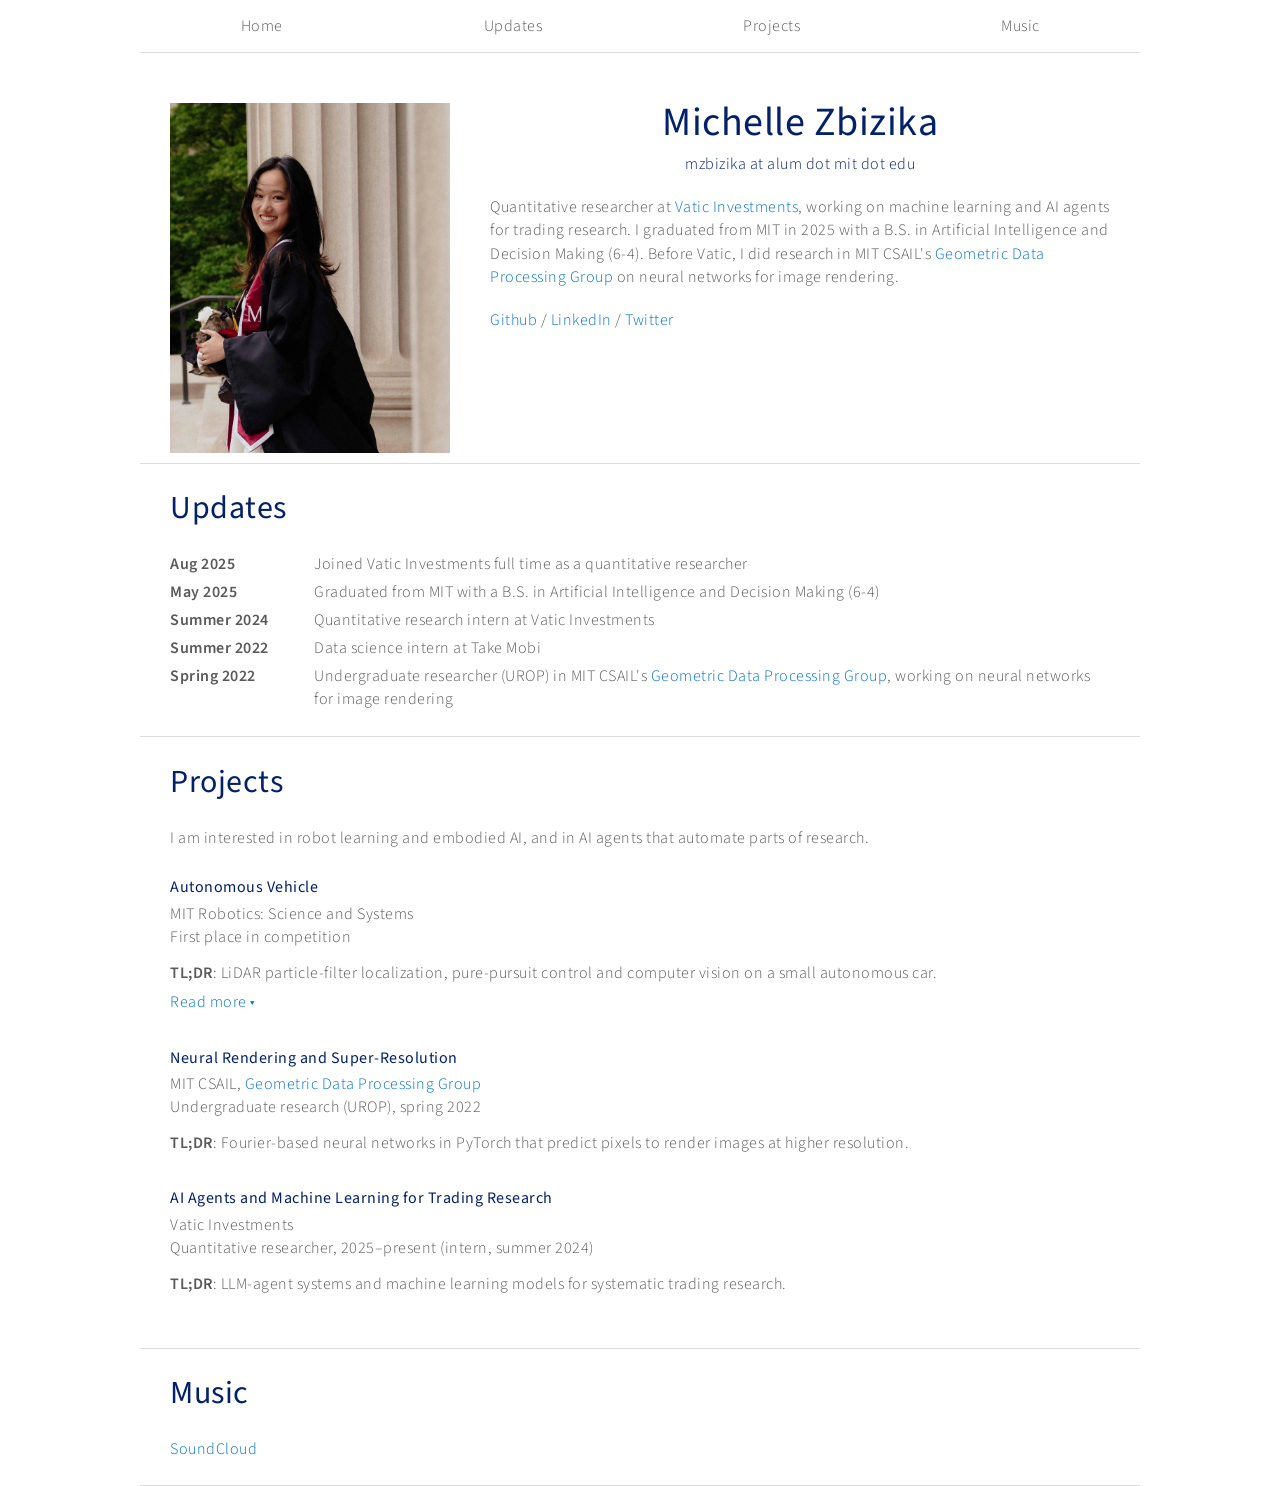
==== index.html @ 6d5c743f "Reword autonomous vehicle award line Co-Authored-By: Claude Opus 5.5 <noreply@anthropic.com> Claude-" ====
<!DOCTYPE html>
<html lang="en">

<head>
    <meta charset="UTF-8" />
    <meta name="viewport" content="width=device-width, initial-scale=1" />
    <title>Michelle Zbizika</title>
    <meta name="description" content="Michelle Zbizika: quantitative researcher at Vatic Investments, MIT class of 2025. Machine learning, AI agents and robot learning." />
    <meta property="og:title" content="Michelle Zbizika" />
    <meta property="og:description" content="Quantitative researcher at Vatic Investments. MIT class of 2025. Machine learning, AI agents and robot learning." />
    <meta property="og:type" content="website" />
    <link rel="preconnect" href="https://fonts.googleapis.com" />
    <link rel="preconnect" href="https://fonts.gstatic.com" crossorigin />
    <link href="https://fonts.googleapis.com/css2?family=Source+Sans+Pro:wght@300;400;600&display=swap" rel="stylesheet" media="print" onload="this.media='all'" />
    <link rel="stylesheet" type="text/css" href="assets/css/style.css" />
    <link rel="icon" type="image/svg+xml" href="assets/images/favicon.svg" />
</head>

<body>
    <div id="page">
        <header id="header">
            <a href="#profile">Home</a>
            <a href="#updates">Updates</a>
            <a href="#research">Projects</a>
            <a href="#music">Music</a>
        </header>

        <div id="profile">
            <!-- Photo: upload figs/profile.jpg and it shows up here -->
            <div id="profile-pic">
                <img src="figs/profile.jpg" alt="Michelle Zbizika" onerror="this.parentNode.remove()" />
            </div>
            <div id="profile-intro">
                <div id="profile-name">Michelle Zbizika</div>
                <div id="profile-email">mzbizika at alum dot mit dot edu</div>
                <p>
                    Quantitative researcher at <a href="https://www.vaticinvestments.com/">Vatic Investments</a>, working on machine learning and AI agents for trading research.
                    I graduated from MIT in 2025 with a B.S. in Artificial Intelligence and Decision Making (6-4). Before Vatic, I did research in MIT CSAIL's
                    <a href="https://groups.csail.mit.edu/gdpgroup/team.html">Geometric Data Processing Group</a> on neural networks for image rendering.
                </p>
                <div>
                    <!-- Resume: upload cv/michelle_resume.pdf, then remove the comment markers around the next line -->
                    <!-- <a href="cv/michelle_resume.pdf">Resume</a> / -->
                    <a href="https://github.com/michelle-zbi">Github</a>
                    /
                    <a href="https://www.linkedin.com/in/michellezbi">LinkedIn</a>
                    /
                    <a href="https://x.com/zbizika">Twitter</a>
                </div>
            </div>
            <div style="clear: both;"></div>
        </div>

        <div class="section" id="updates">
            <h1>Updates</h1>
            <ul class="updates">
                <li><b>Aug 2025</b><span>Joined Vatic Investments full time as a quantitative researcher</span></li>
                <li><b>May 2025</b><span>Graduated from MIT with a B.S. in Artificial Intelligence and Decision Making (6-4)</span></li>
                <li><b>Summer 2024</b><span>Quantitative research intern at Vatic Investments</span></li>
                <li><b>Summer 2022</b><span>Data science intern at Take Mobi</span></li>
                <li><b>Spring 2022</b><span>Undergraduate researcher (UROP) in MIT CSAIL's <a href="https://groups.csail.mit.edu/gdpgroup/team.html">Geometric Data Processing Group</a>, working on neural networks for image rendering</span></li>
            </ul>
        </div>
        <div class="divider"></div>

        <div class="section" id="research">
            <h1>Projects</h1>
            <p>I am interested in robot learning and embodied AI, and in AI agents that automate parts of research.</p>
            <br>

            <!-- RSS: upload figs/rss_thumb.jpg for the thumbnail -->
            <div class="project">
                <a class="research-thumb"><img src="figs/rss_thumb.jpg" alt="Autonomous vehicle" onerror="this.parentNode.remove()" /></a>
                <span class="research-proj-title">Autonomous Vehicle</span>
                <p class="project-meta">
                    MIT Robotics: Science and Systems<br>
                    First place in competition
                </p>
                <p>
                    <b>TL;DR</b>: LiDAR particle-filter localization, pure-pursuit control and computer vision on a small autonomous car.
                </p>
                <details class="more">
                    <summary>Read more</summary>
                    <p>
                    I built the autonomy stack for a small car that drives a course on its own: a particle filter that localizes it from LiDAR scans,
                    a pure-pursuit controller that tracks the path at speed, and a vision pipeline that reacts to what the camera sees.
                    Our car took first place in the final class competition.
                    </p>
                </details>
            </div>

            <!-- CSAIL: upload figs/csail_thumb.jpg for the thumbnail -->
            <div class="project">
                <a class="research-thumb"><img src="figs/csail_thumb.jpg" alt="Neural rendering results" onerror="this.parentNode.remove()" /></a>
                <span class="research-proj-title">Neural Rendering and Super-Resolution</span>
                <p class="project-meta">
                    MIT CSAIL, <a href="https://groups.csail.mit.edu/gdpgroup/team.html">Geometric Data Processing Group</a><br>
                    Undergraduate research (UROP), spring 2022
                </p>
                <p>
                    <b>TL;DR</b>: Fourier-based neural networks in PyTorch that predict pixels to render images at higher resolution.
                </p>
            </div>

            <!-- Vatic -->
            <div class="project">
                <span class="research-proj-title">AI Agents and Machine Learning for Trading Research</span>
                <p class="project-meta">
                    Vatic Investments<br>
                    Quantitative researcher, 2025–present (intern, summer 2024)
                </p>
                <p>
                    <b>TL;DR</b>: LLM-agent systems and machine learning models for systematic trading research.
                </p>
            </div>
        </div>
        <div class="divider"></div>

        <div class="section" id="music">
            <h1>Music</h1>
            <p><a href="https://soundcloud.com/mzbi">SoundCloud</a></p>
        </div>
        <div class="divider"></div>
    </div>
</body>

</html>
---- assets/css/style.css ----
:root {
    --grey: rgb(90, 90, 90);
    --blue1: rgb(2, 33, 105);
    --blue3: rgb(0, 114, 206);
    --rule: #ddd;
}

* { box-sizing: border-box; }

html {
    -webkit-text-size-adjust: 100%;
    scroll-padding-top: 70px;
}

body {
    margin: 0;
    background: #fff;
    color: var(--grey);
    font-family: 'Source Sans Pro', system-ui, -apple-system, 'Segoe UI', Roboto, 'Helvetica Neue', Arial, 'PingFang SC', 'Microsoft YaHei', sans-serif;
    font-size: 100%;
    font-weight: 300;
    letter-spacing: 0.5px;
    line-height: 1.45;
}

p { margin: 0.2em 0; }

ul {
    list-style: none;
    margin: 0;
    padding: 0;
}

a {
    color: var(--blue3);
    text-decoration: none;
}

a:hover { text-decoration: underline; }

a:focus-visible {
    outline: 2px solid var(--blue3);
    outline-offset: 2px;
}

h1 {
    font-weight: 400;
    color: var(--blue1);
}

b { font-weight: 600; }

/**************************************************/

#page {
    max-width: 1000px;
    margin: 0 auto;
}

#header {
    position: sticky;
    top: 0;
    z-index: 9999;
    display: flex;
    justify-content: space-around;
    line-height: 2em;
    padding-top: 10px;
    padding-bottom: 10px;
    border-bottom: 1px solid var(--rule);
    background-color: rgba(255, 255, 255, 0.7);
    -webkit-backdrop-filter: blur(8px);
    backdrop-filter: blur(8px);
}

#header a {
    color: var(--grey);
    transition: color 0.3s ease;
}

#header a:hover {
    color: var(--blue3);
    text-decoration: none;
}

/**************************************************/

#profile {
    padding: 50px 30px 10px 30px;
    border-bottom: 1px solid var(--rule);
}

#profile-pic {
    width: 280px;
    float: left;
    margin-right: 40px;
    text-align: center;
}

#profile-pic img {
    display: block;
    width: 100%;
    object-fit: cover;
}

#profile-name {
    font-size: 2.5em;
    line-height: 1em;
    font-weight: 400;
    margin-bottom: 10px;
    color: var(--blue1);
    text-align: center;
}

#profile-email {
    margin-bottom: 20px;
    color: var(--blue1);
    text-align: center;
}

#profile p { margin-bottom: 20px; }

.section { padding: 0 30px 20px; }

.section li { margin-bottom: 0.3em; }

.updates li {
    display: grid;
    grid-template-columns: 8.5em 1fr;
    column-gap: 0.5em;
}

.updates b { white-space: nowrap; }

.project-meta { margin-bottom: 0.8em; }

.divider {
    width: 100%;
    border-bottom: 1px solid var(--rule);
}

.project { margin-bottom: 2em; }

.project::after {
    content: "";
    display: block;
    clear: both;
}

.research-thumb {
    width: 20em;
    float: left;
    margin-top: 7px;
    padding-right: 30px;
    margin-bottom: 20px;
}

.research-thumb img {
    display: block;
    width: 100%;
}

.more { margin-top: 0.4em; }

.more summary {
    display: inline-block;
    color: var(--blue3);
    cursor: pointer;
    list-style: none;
}

.more summary::-webkit-details-marker { display: none; }

.more summary::after { content: " \25BE"; }

.more[open] summary::after { content: " \25B4"; }

.more summary:hover { text-decoration: underline; }

.more summary:focus-visible {
    outline: 2px solid var(--blue3);
    outline-offset: 2px;
}

.more p { margin-top: 0.4em; }

.research-proj-title {
    color: var(--blue1);
    font-weight: 400;
}

.center { text-align: center; }

/* Music page */

.tracks iframe {
    display: block;
    width: 100%;
    border: 0;
    margin: 0 0 1em;
}

.tracks figure { margin: 0 0 1.25em; }

.tracks figcaption {
    color: var(--blue1);
    font-weight: 400;
    margin-bottom: 0.35em;
}

.tracks audio {
    display: block;
    width: 100%;
}

/**************************************************/

@media (max-width: 760px) {
    #header {
        justify-content: space-between;
        padding-left: 16px;
        padding-right: 16px;
    }
    #profile { padding: 32px 16px 10px; }
    #profile-pic {
        float: none;
        width: 60%;
        max-width: 240px;
        margin: 0 auto 24px;
    }
    .section { padding: 0 16px 16px; }
    .updates li { display: block; margin-bottom: 0.7em; }
    .updates b { display: block; }
    .research-thumb {
        float: none;
        width: 100%;
        padding-right: 0;
    }
}
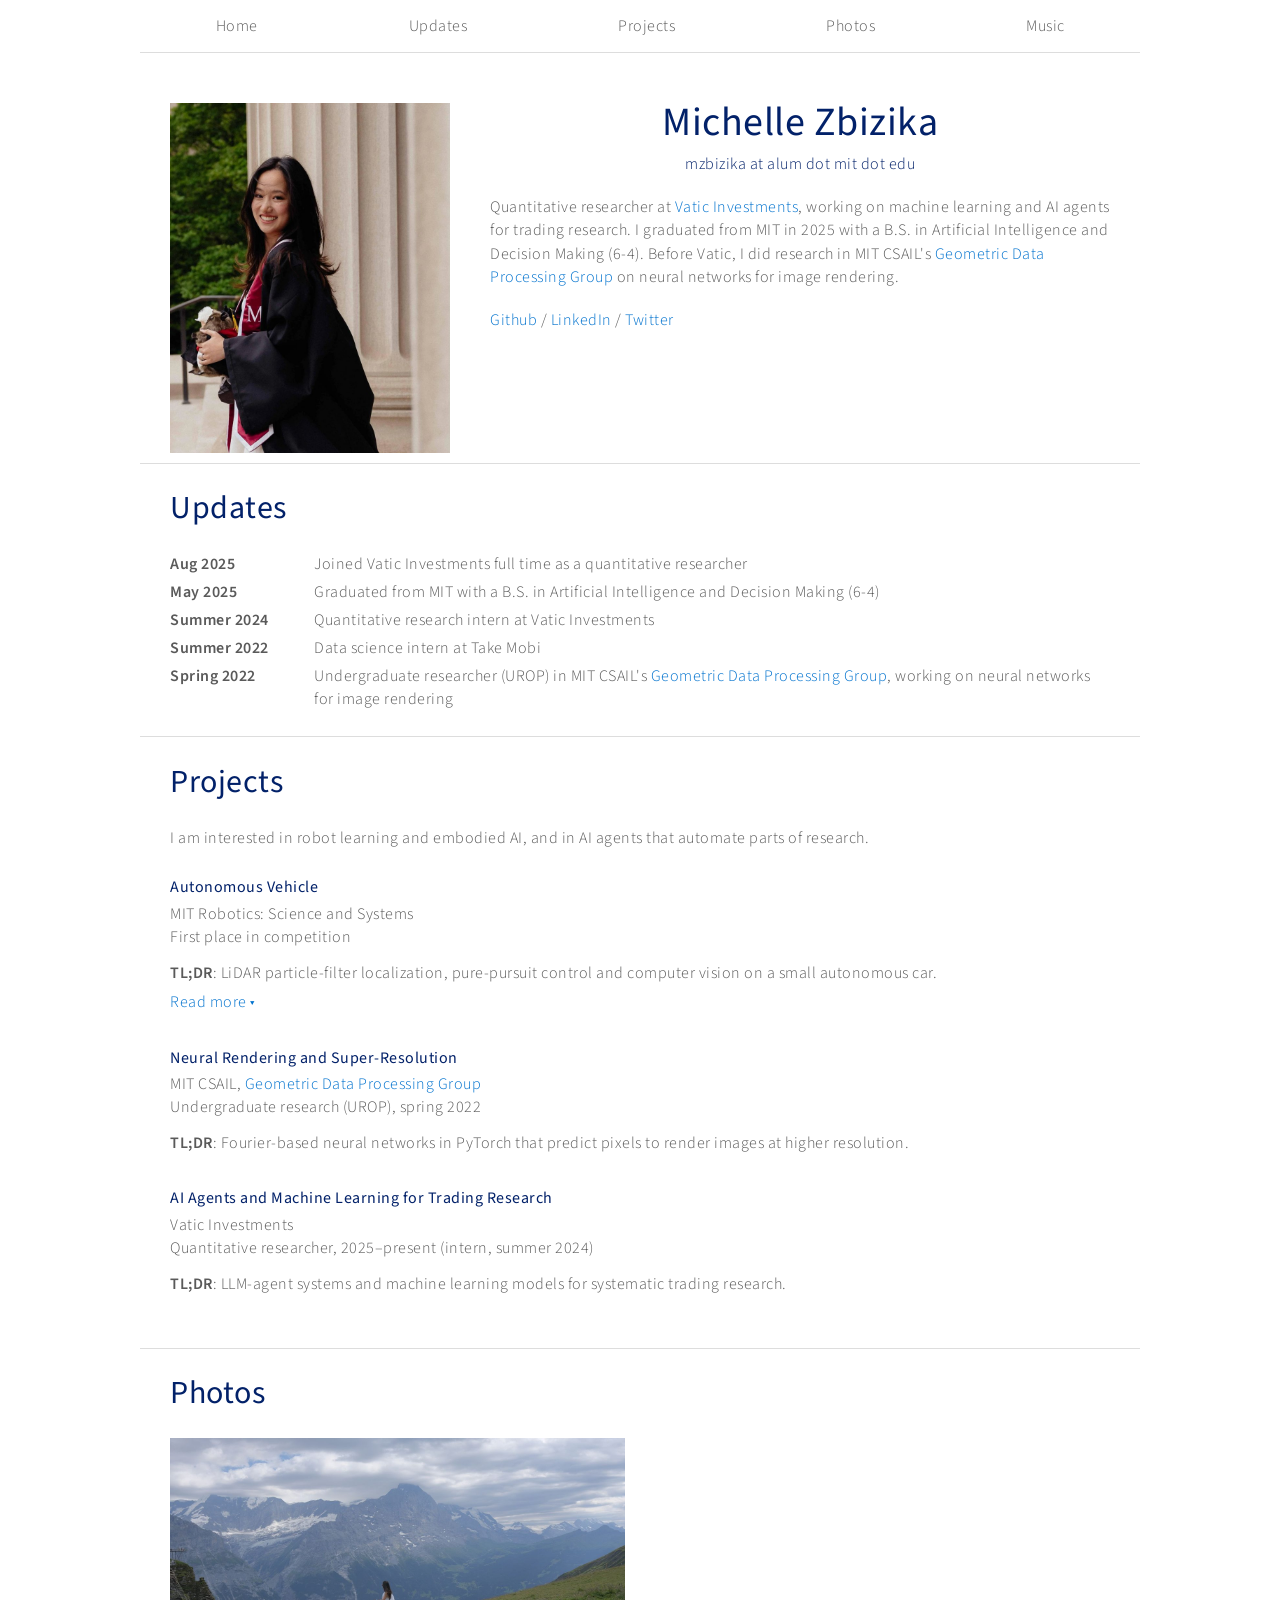
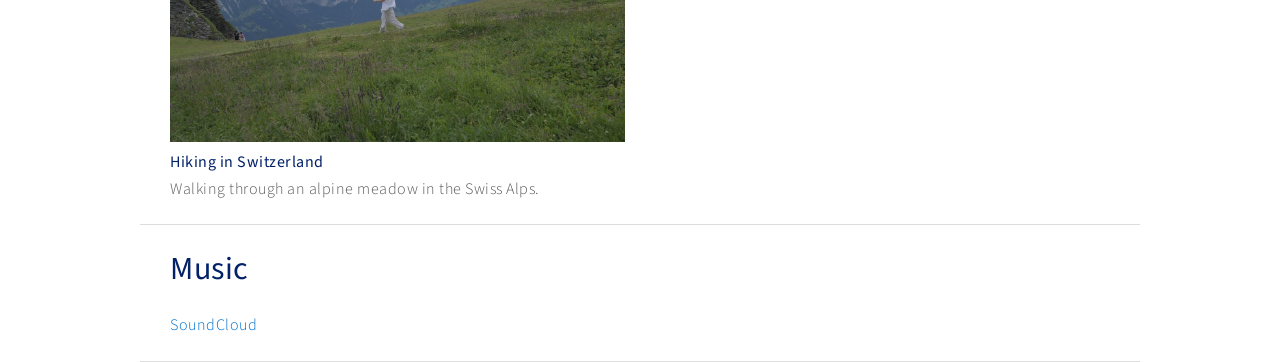
==== commit aca32080: "Add Photos section with Switzerland hiking photo Co-Authored-By: Claude Opus 5.5 <noreply@anthropic." ====
--- a/index.html
+++ b/index.html
@@ -22,6 +22,7 @@
             <a href="#profile">Home</a>
             <a href="#updates">Updates</a>
             <a href="#research">Projects</a>
+            <a href="#photos">Photos</a>
             <a href="#music">Music</a>
         </header>
 
@@ -84,7 +85,7 @@
                     <p>
                     I built the autonomy stack for a small car that drives a course on its own: a particle filter that localizes it from LiDAR scans,
                     a pure-pursuit controller that tracks the path at speed, and a vision pipeline that reacts to what the camera sees.
-                    Our car took first place in the final class competition.
+                    Our car took first place in the final competition.
                     </p>
                 </details>
             </div>
@@ -116,6 +117,20 @@
         </div>
         <div class="divider"></div>
 
+        <div class="section" id="photos">
+            <h1>Photos</h1>
+            <div class="photos">
+                <figure>
+                    <img src="figs/switzerland.jpg" alt="Michelle walking across an alpine meadow with snow-capped mountains behind" loading="lazy" />
+                    <figcaption>
+                        <span class="research-proj-title">Hiking in Switzerland</span>
+                        <p>Walking through an alpine meadow in the Swiss Alps.</p>
+                    </figcaption>
+                </figure>
+            </div>
+        </div>
+        <div class="divider"></div>
+
         <div class="section" id="music">
             <h1>Music</h1>
             <p><a href="https://soundcloud.com/mzbi">SoundCloud</a></p>
--- a/assets/css/style.css
+++ b/assets/css/style.css
@@ -189,6 +189,24 @@
 }
 
 .center { text-align: center; }
+
+/* Photos */
+
+.photos {
+    display: grid;
+    grid-template-columns: repeat(2, 1fr);
+    gap: 30px;
+}
+
+.photos figure { margin: 0; }
+
+.photos img {
+    display: block;
+    width: 100%;
+    aspect-ratio: 3 / 2;
+    object-fit: cover;
+    margin-bottom: 0.6em;
+}
 
 /* Music page */
 
@@ -230,6 +248,7 @@
     .section { padding: 0 16px 16px; }
     .updates li { display: block; margin-bottom: 0.7em; }
     .updates b { display: block; }
+    .photos { grid-template-columns: 1fr; gap: 24px; }
     .research-thumb {
         float: none;
         width: 100%;
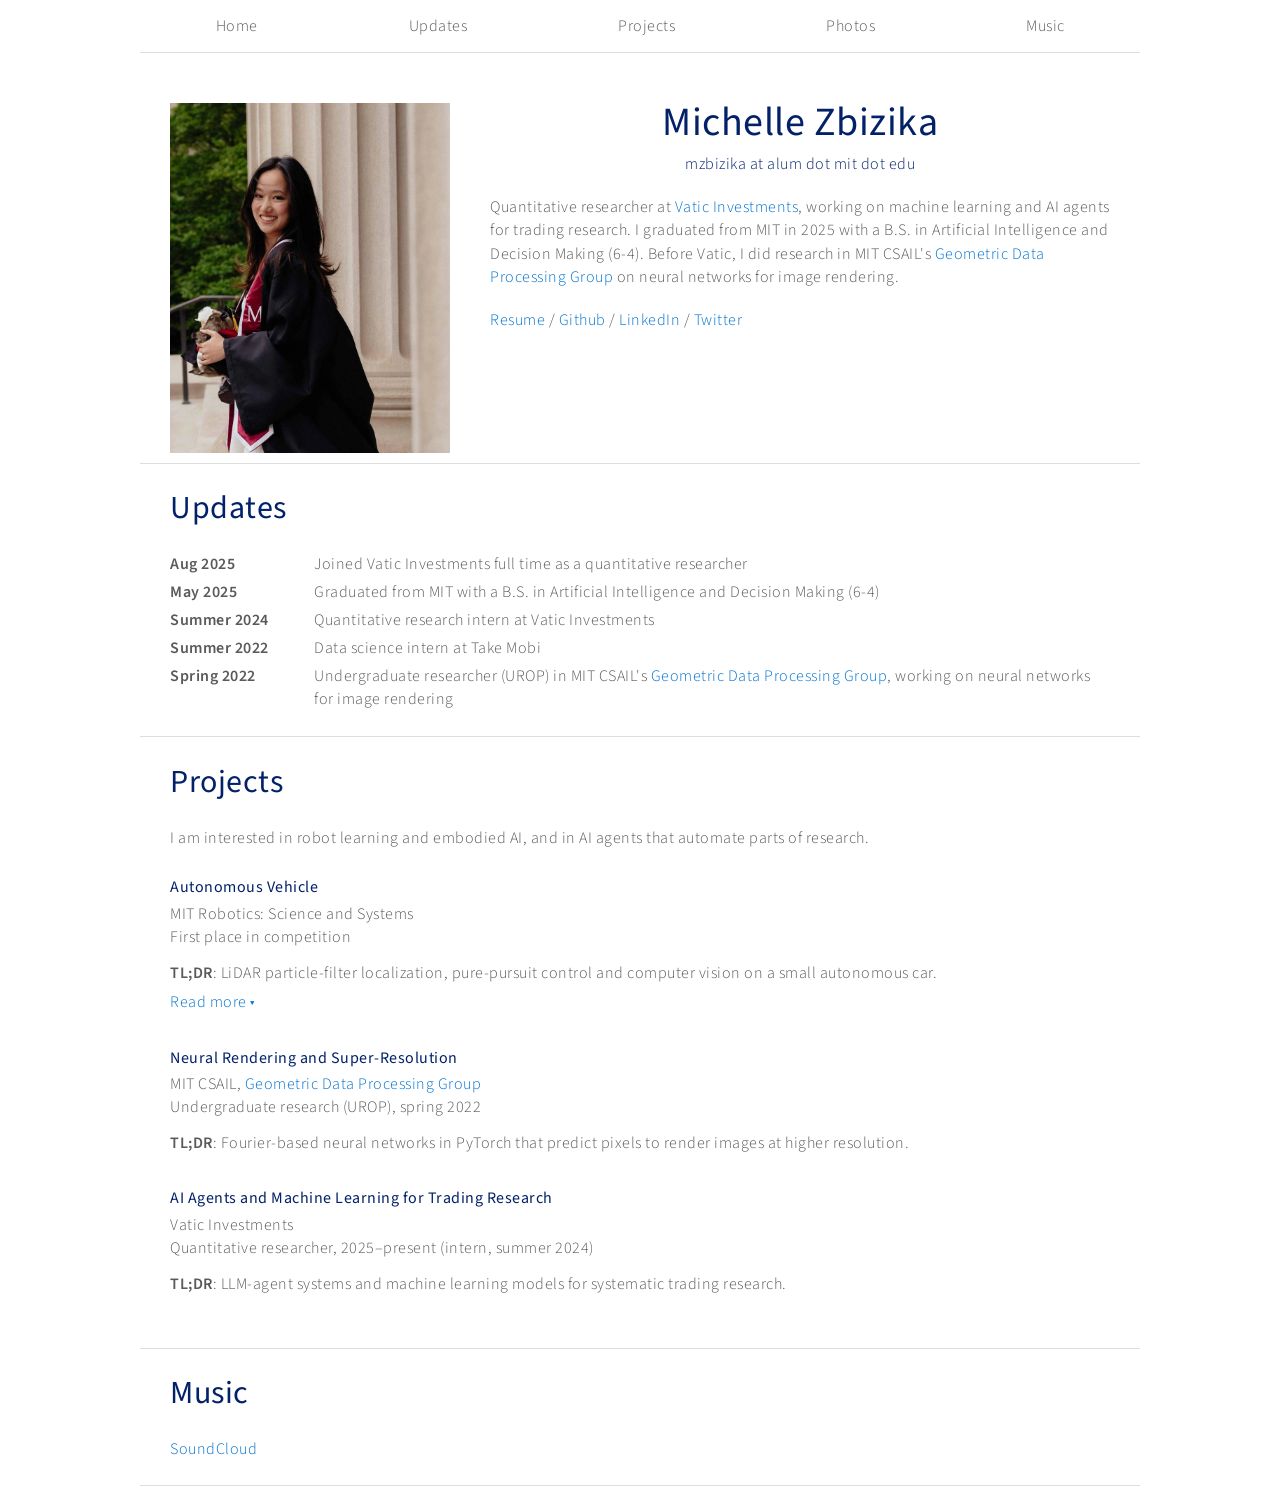
==== commit 853a4dfb: "Move photos to their own page, add sister photo, link resume - New photos.html with the Switzerland " ====
--- a/index.html
+++ b/index.html
@@ -22,7 +22,7 @@
             <a href="#profile">Home</a>
             <a href="#updates">Updates</a>
             <a href="#research">Projects</a>
-            <a href="#photos">Photos</a>
+            <a href="photos.html">Photos</a>
             <a href="#music">Music</a>
         </header>
 
@@ -40,8 +40,8 @@
                     <a href="https://groups.csail.mit.edu/gdpgroup/team.html">Geometric Data Processing Group</a> on neural networks for image rendering.
                 </p>
                 <div>
-                    <!-- Resume: upload cv/michelle_resume.pdf, then remove the comment markers around the next line -->
-                    <!-- <a href="cv/michelle_resume.pdf">Resume</a> / -->
+                    <a href="cv/michelle_resume.pdf">Resume</a>
+                    /
                     <a href="https://github.com/michelle-zbi">Github</a>
                     /
                     <a href="https://www.linkedin.com/in/michellezbi">LinkedIn</a>
@@ -117,20 +117,6 @@
         </div>
         <div class="divider"></div>
 
-        <div class="section" id="photos">
-            <h1>Photos</h1>
-            <div class="photos">
-                <figure>
-                    <img src="figs/switzerland.jpg" alt="Michelle walking across an alpine meadow with snow-capped mountains behind" loading="lazy" />
-                    <figcaption>
-                        <span class="research-proj-title">Hiking in Switzerland</span>
-                        <p>Walking through an alpine meadow in the Swiss Alps.</p>
-                    </figcaption>
-                </figure>
-            </div>
-        </div>
-        <div class="divider"></div>
-
         <div class="section" id="music">
             <h1>Music</h1>
             <p><a href="https://soundcloud.com/mzbi">SoundCloud</a></p>
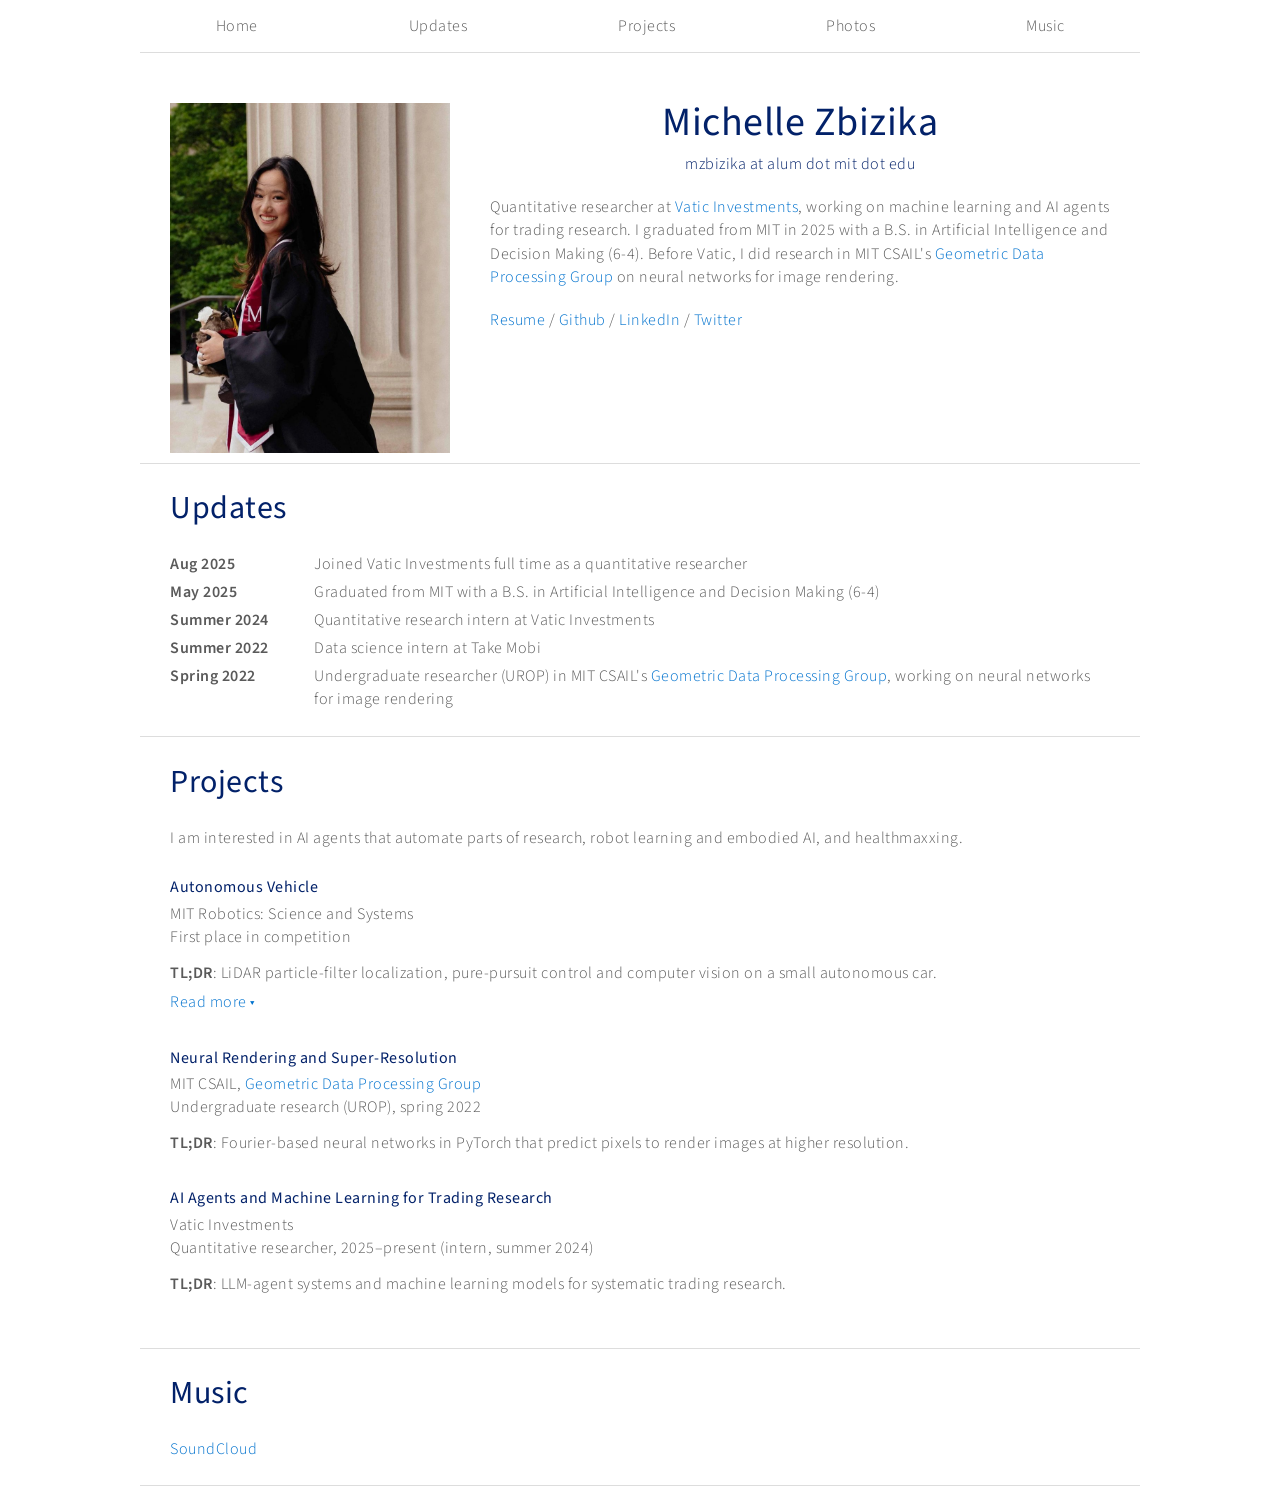
==== commit 9a46359a: "Reorder research interests and add healthmaxxing Co-Authored-By: Claude Opus 5.5 <noreply@anthropic." ====
--- a/index.html
+++ b/index.html
@@ -66,7 +66,7 @@
 
         <div class="section" id="research">
             <h1>Projects</h1>
-            <p>I am interested in robot learning and embodied AI, and in AI agents that automate parts of research.</p>
+            <p>I am interested in AI agents that automate parts of research, robot learning and embodied AI, and healthmaxxing.</p>
             <br>
 
             <!-- RSS: upload figs/rss_thumb.jpg for the thumbnail -->
--- a/assets/css/style.css
+++ b/assets/css/style.css
@@ -196,6 +196,7 @@
     display: grid;
     grid-template-columns: repeat(2, 1fr);
     gap: 30px;
+    max-width: 800px;
 }
 
 .photos figure { margin: 0; }
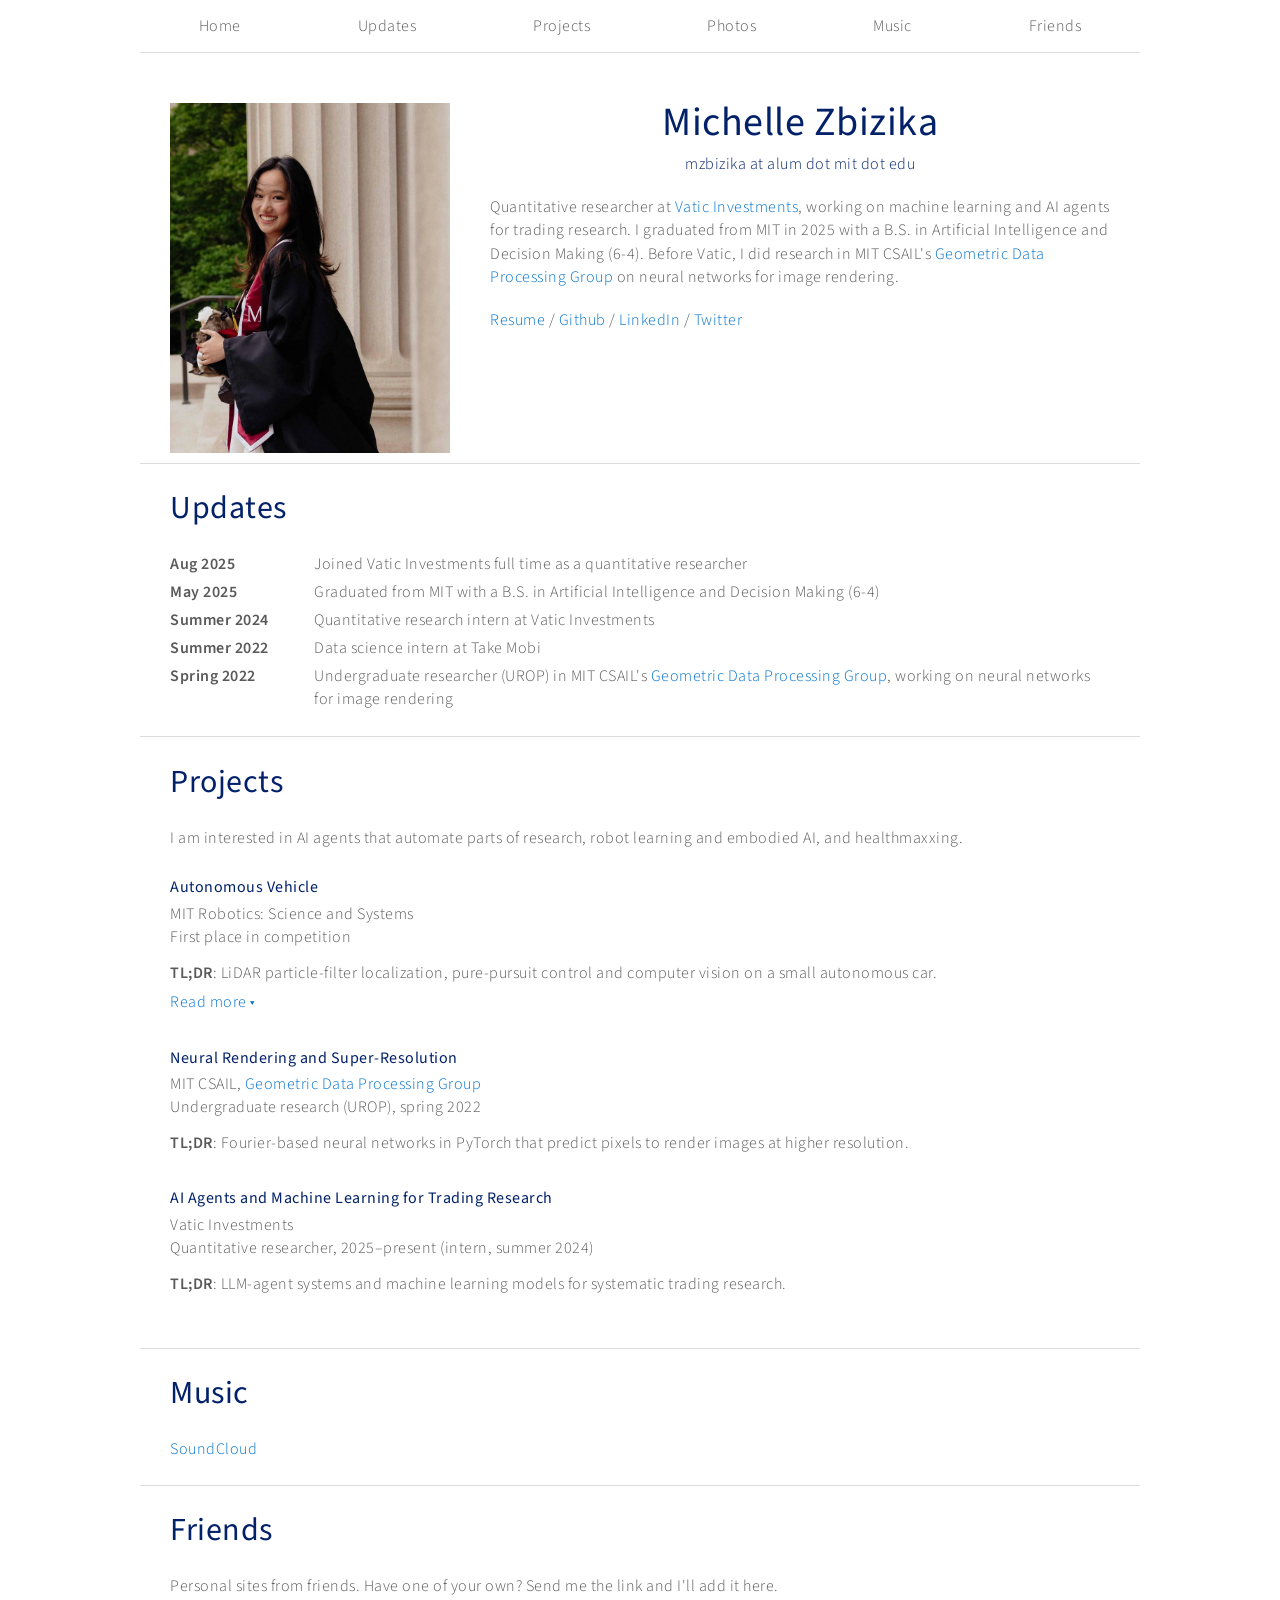
==== commit 6226b001: "Add Friends section (no friends listed yet) Co-Authored-By: Claude Opus 5.5 <noreply@anthropic.com> " ====
--- a/index.html
+++ b/index.html
@@ -13,7 +13,9 @@
     <link rel="preconnect" href="https://fonts.gstatic.com" crossorigin />
     <link href="https://fonts.googleapis.com/css2?family=Source+Sans+Pro:wght@300;400;600&display=swap" rel="stylesheet" media="print" onload="this.media='all'" />
     <link rel="stylesheet" type="text/css" href="assets/css/style.css" />
-    <link rel="icon" type="image/svg+xml" href="assets/images/favicon.svg" />
+    <link rel="icon" type="image/png" sizes="32x32" href="assets/images/favicon-32.png" />
+    <link rel="icon" type="image/png" sizes="192x192" href="assets/images/favicon-192.png" />
+    <link rel="apple-touch-icon" href="assets/images/apple-touch-icon.png" />
 </head>
 
 <body>
@@ -24,6 +26,7 @@
             <a href="#research">Projects</a>
             <a href="photos.html">Photos</a>
             <a href="#music">Music</a>
+            <a href="#friends">Friends</a>
         </header>
 
         <div id="profile">
@@ -122,6 +125,15 @@
             <p><a href="https://soundcloud.com/mzbi">SoundCloud</a></p>
         </div>
         <div class="divider"></div>
+
+        <div class="section" id="friends">
+            <h1>Friends</h1>
+            <p>Personal sites from friends. Have one of your own? Send me the link and I'll add it here.</p>
+            <ul class="friends">
+                <!-- One line per friend: <li><a href="https://their-site.com">Their Name</a></li> -->
+            </ul>
+        </div>
+        <div class="divider"></div>
     </div>
 </body>
 
--- a/assets/css/style.css
+++ b/assets/css/style.css
@@ -189,6 +189,15 @@
 }
 
 .center { text-align: center; }
+
+/* Friends */
+
+.friends {
+    display: flex;
+    flex-wrap: wrap;
+    gap: 0.3em 1.5em;
+    margin-top: 0.6em;
+}
 
 /* Photos */
 
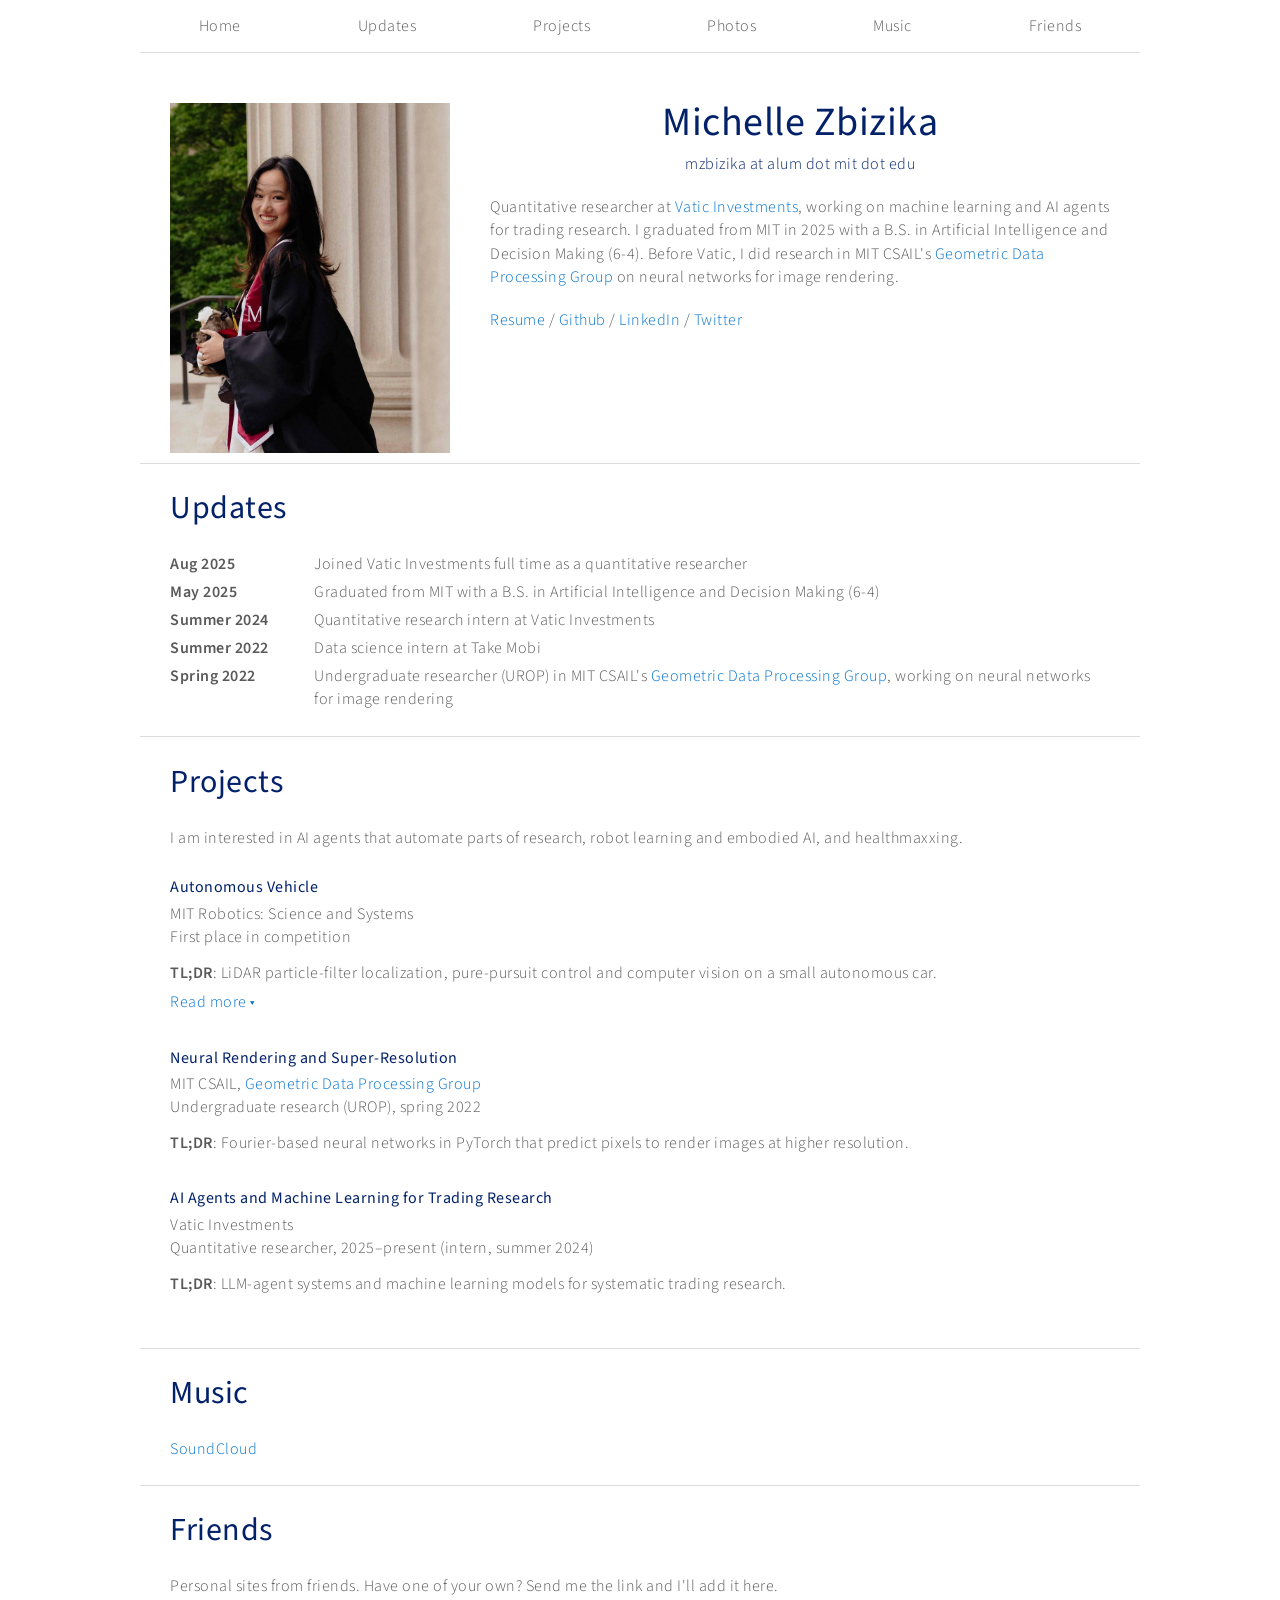
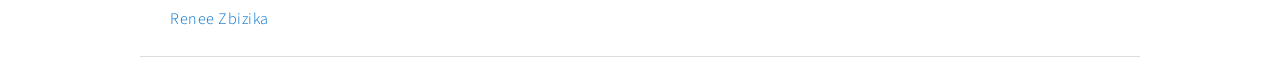
==== commit 80e686bc: "Link Renee's site in Friends Co-Authored-By: Claude Opus 5.5 <noreply@anthropic.com> Claude-Session:" ====
--- a/index.html
+++ b/index.html
@@ -131,6 +131,7 @@
             <p>Personal sites from friends. Have one of your own? Send me the link and I'll add it here.</p>
             <ul class="friends">
                 <!-- One line per friend: <li><a href="https://their-site.com">Their Name</a></li> -->
+                <li><a href="https://reneezbizika.github.io/">Renee Zbizika</a></li>
             </ul>
         </div>
         <div class="divider"></div>
